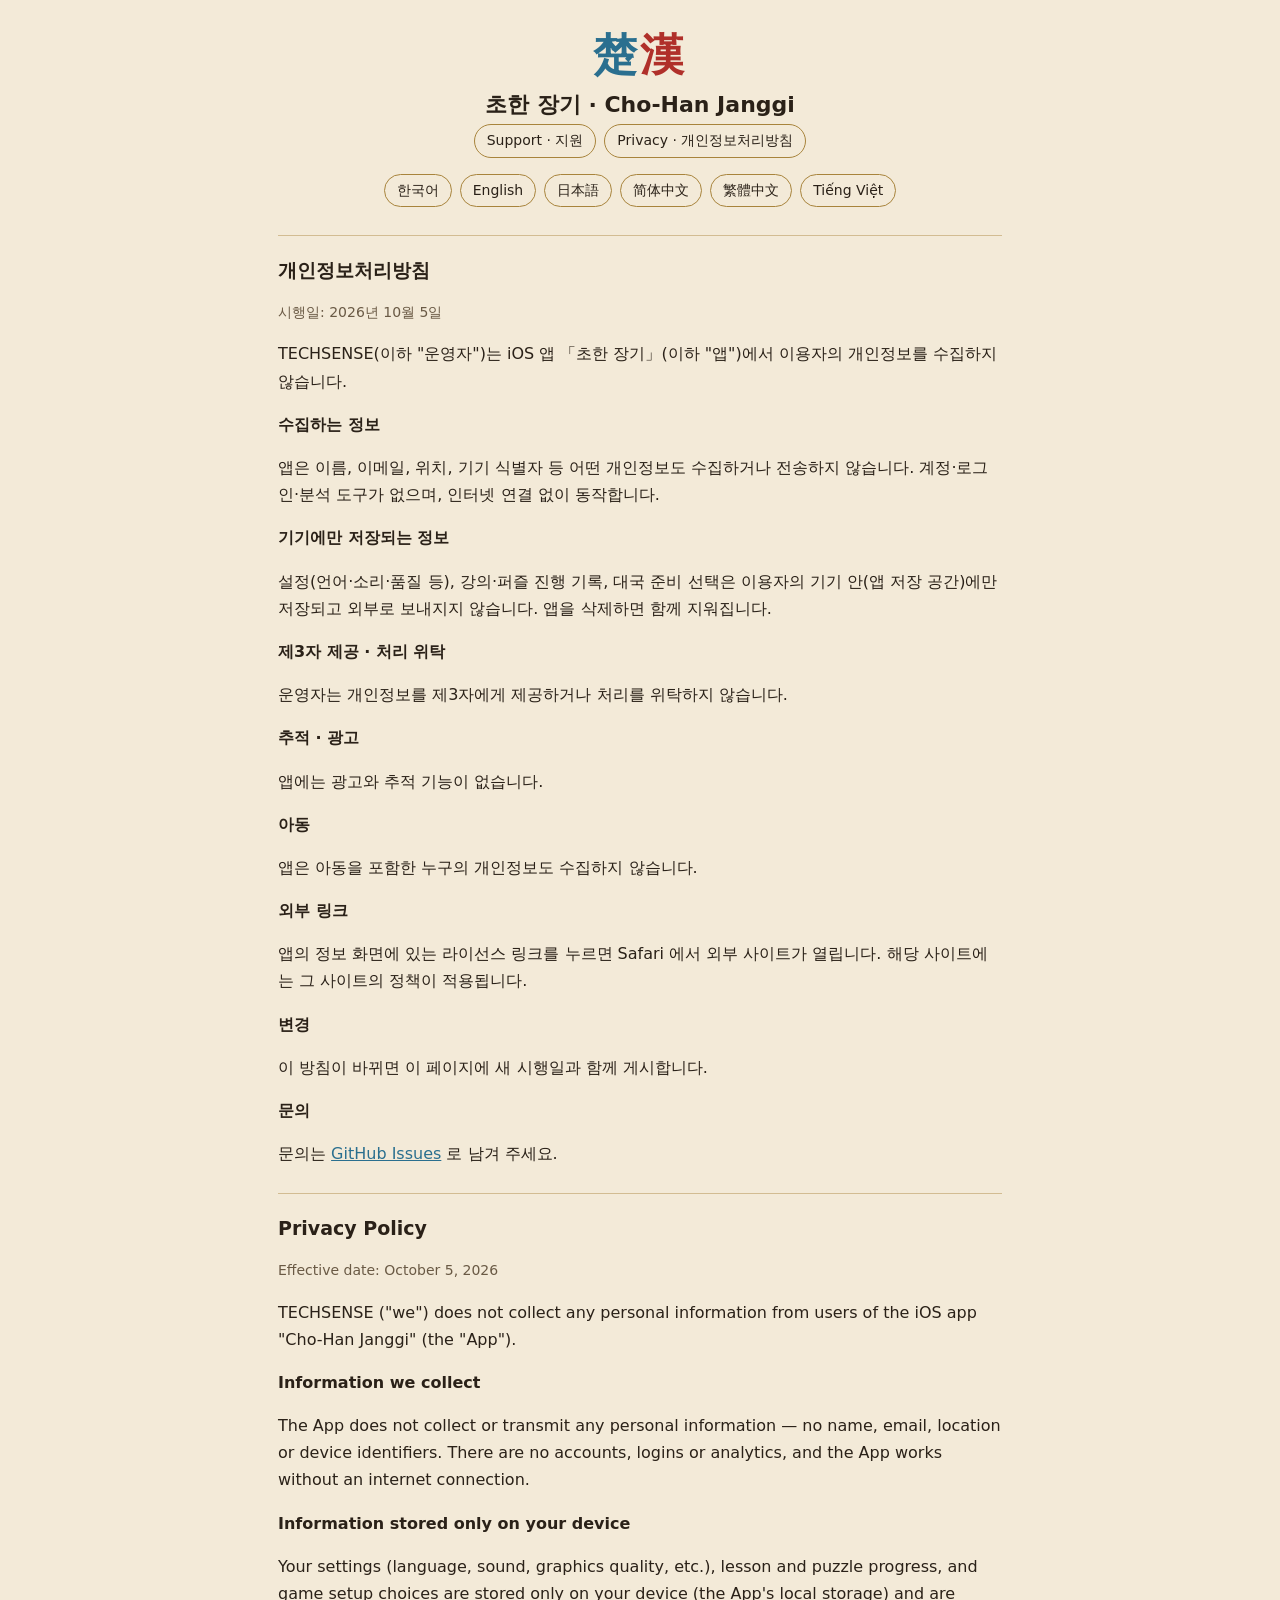
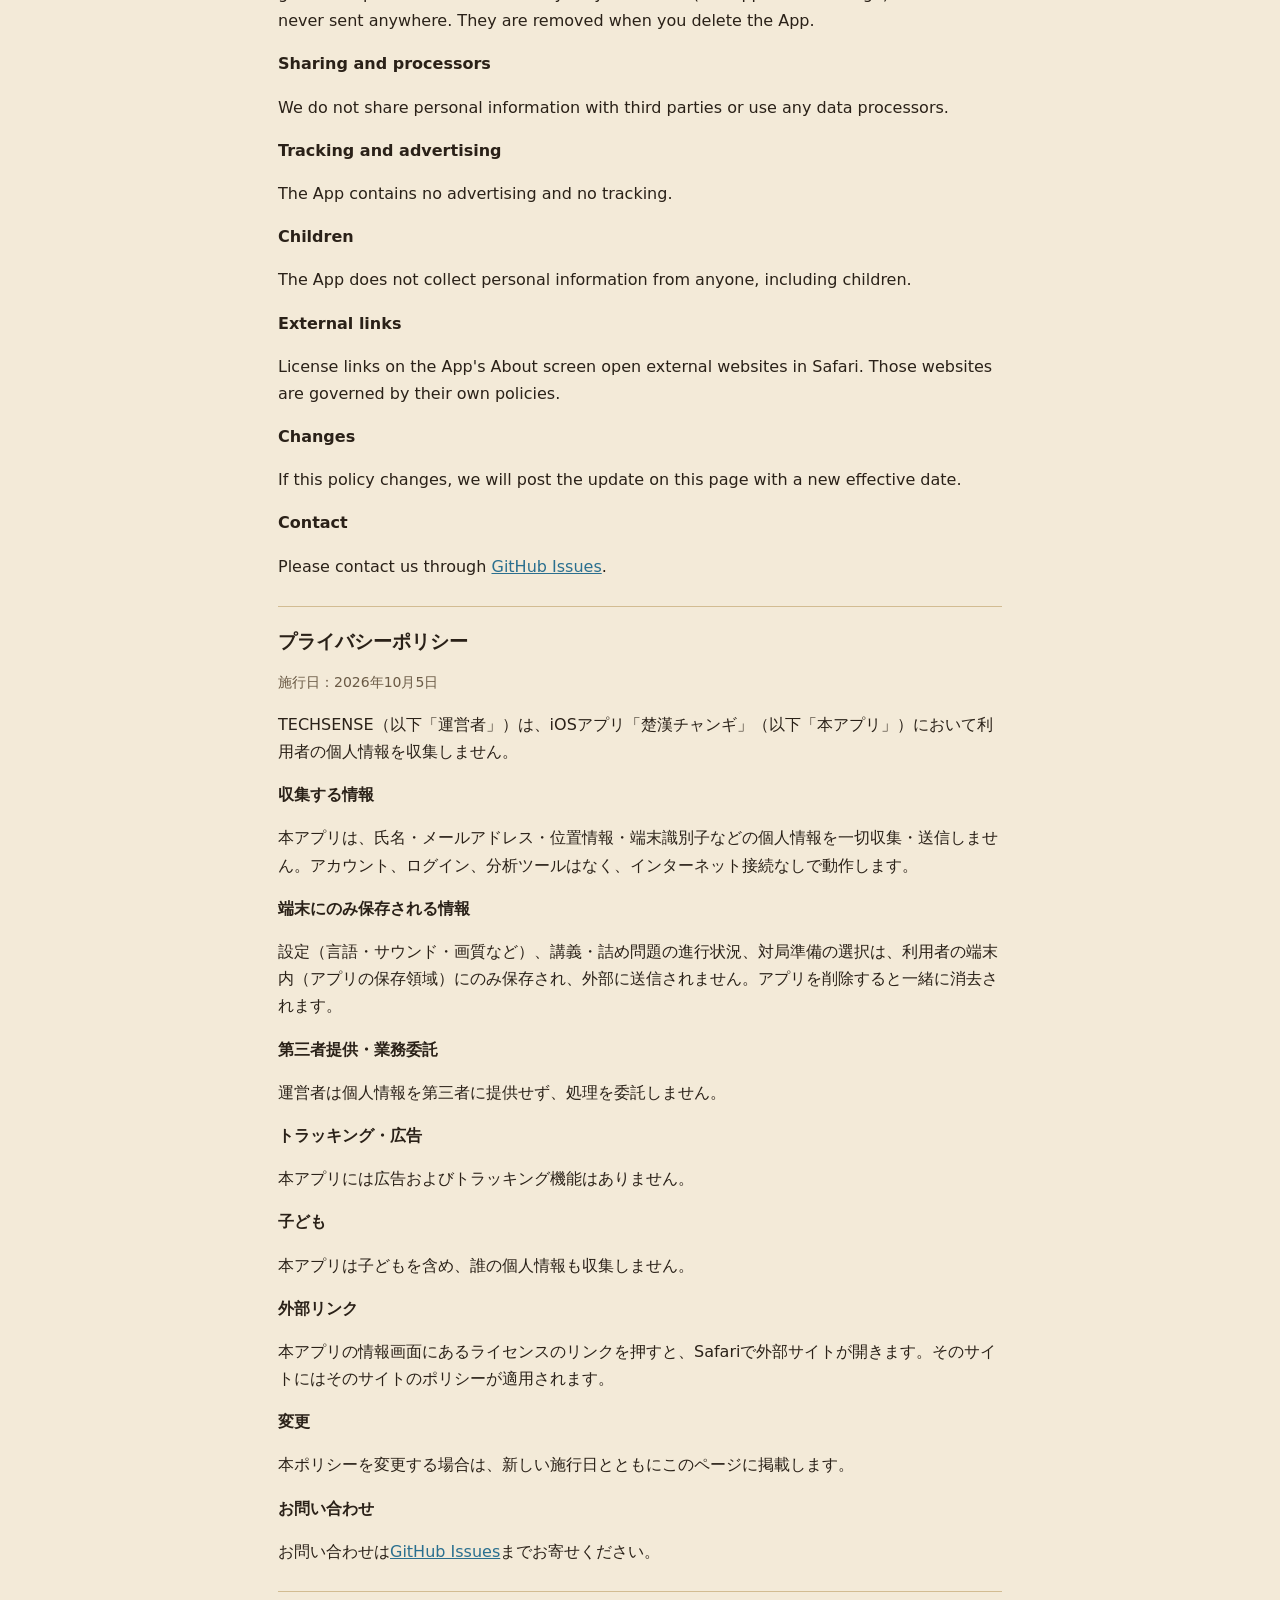
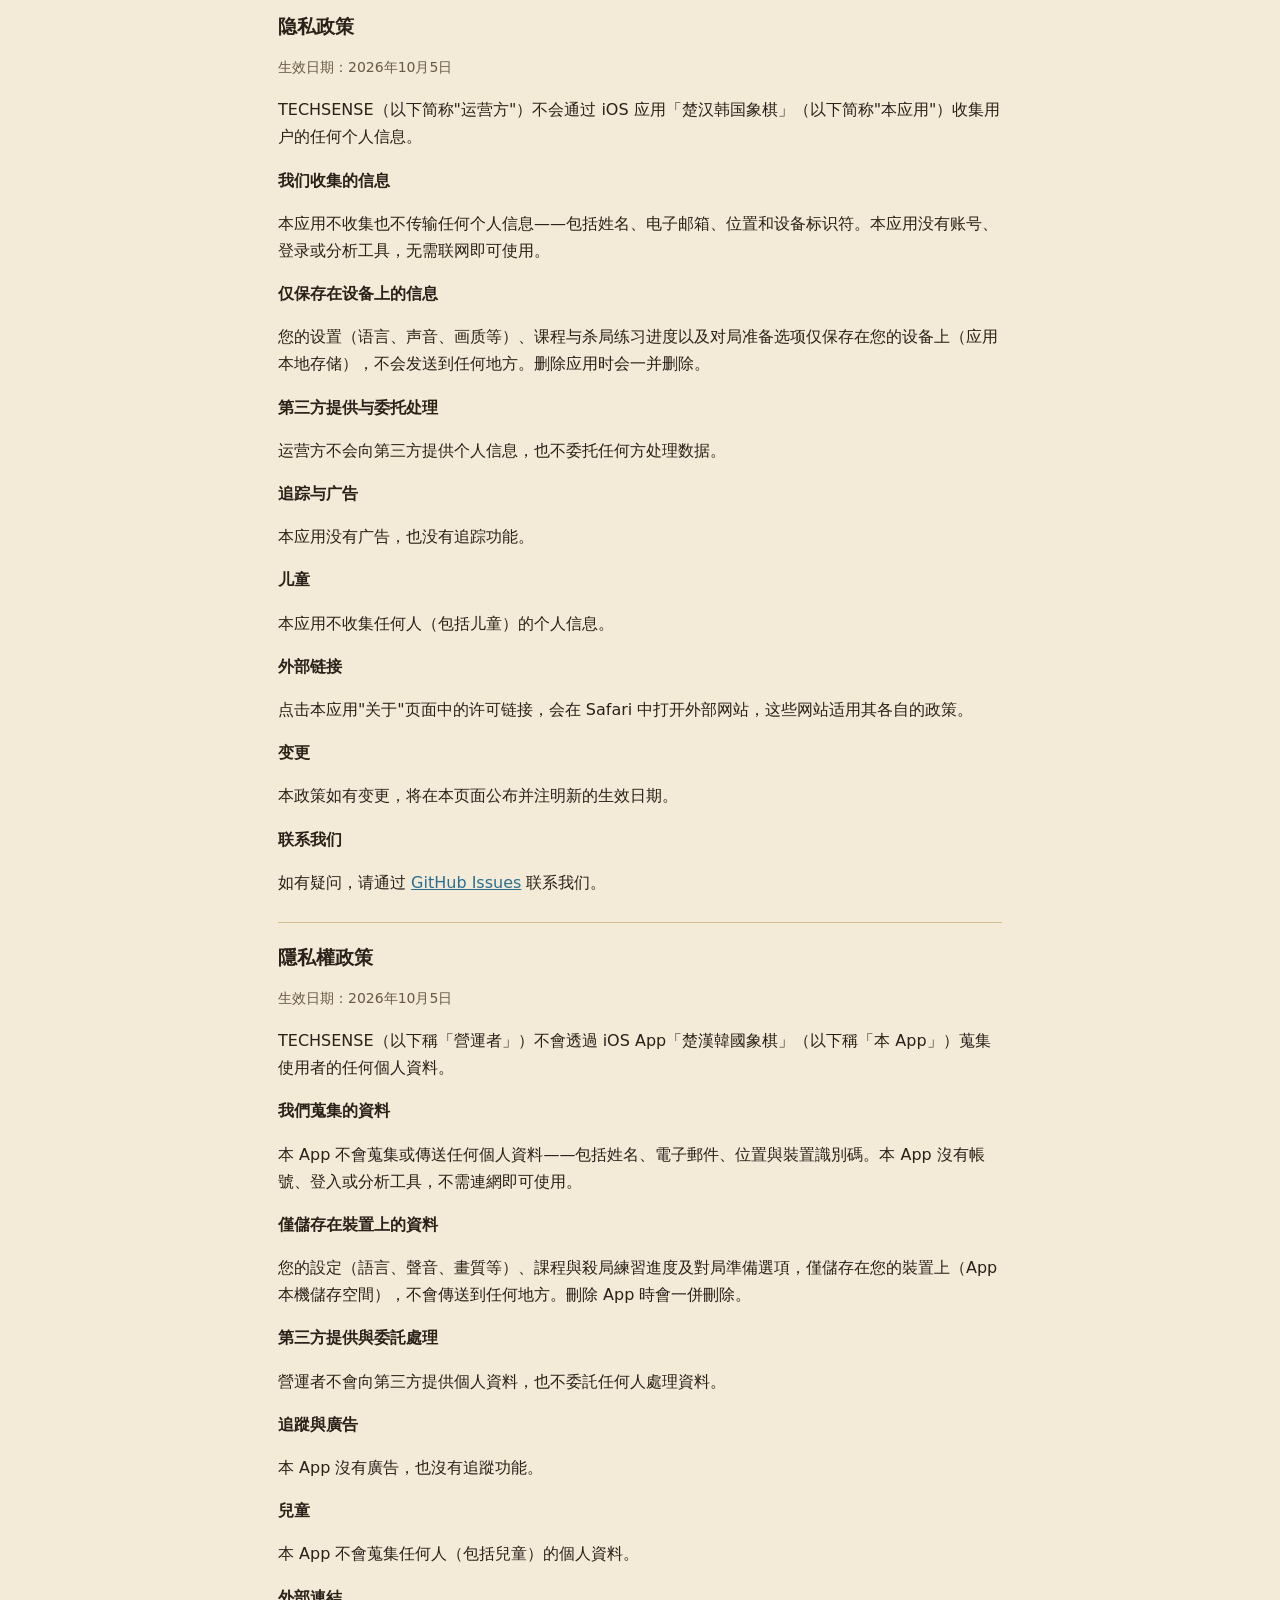
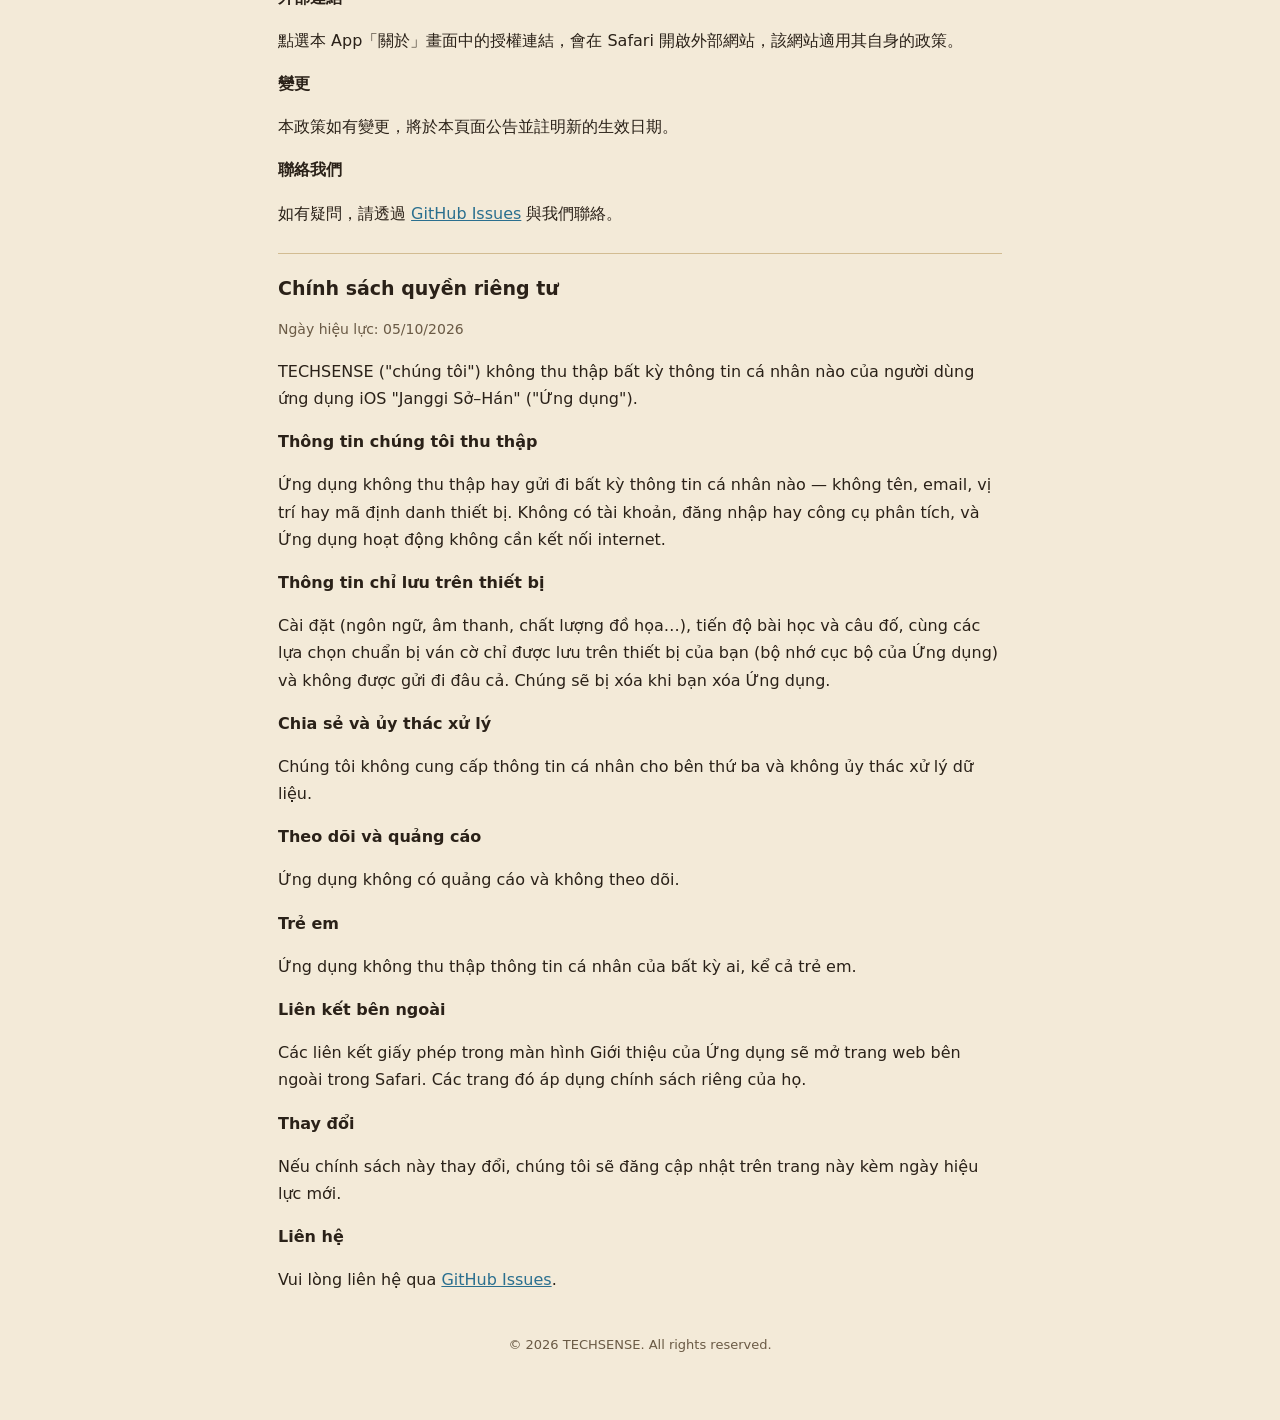
==== privacy.html @ 7b2e3a0c "Support and privacy pages for Cho-Han Janggi (6 languages) Co-Authored-By: Claude Opus 5.5 (1M conte" ====
<!doctype html><html lang="ko"><head><meta charset="utf-8"><meta name="viewport" content="width=device-width, initial-scale=1"><title>Privacy Policy · 개인정보처리방침 — 楚漢</title><link rel="stylesheet" href="style.css"></head><body><main><header><div class="mark"><span class="c">楚</span><span class="h">漢</span></div><h1>초한 장기 · Cho-Han Janggi</h1><nav class="pages"><a href="index.html">Support · 지원</a><a href="privacy.html">Privacy · 개인정보처리방침</a></nav><nav class="langs"><a href="#ko">한국어</a><a href="#en">English</a><a href="#ja">日本語</a><a href="#zh-Hans">简体中文</a><a href="#zh-Hant">繁體中文</a><a href="#vi">Tiếng Việt</a></nav></header><section id="ko" lang="ko"><h2>개인정보처리방침</h2><p class="muted">시행일: 2026년 10월 5일</p><p>TECHSENSE(이하 "운영자")는 iOS 앱 「초한 장기」(이하 "앱")에서 이용자의 개인정보를 수집하지 않습니다.</p><h3>수집하는 정보</h3><p>앱은 이름, 이메일, 위치, 기기 식별자 등 어떤 개인정보도 수집하거나 전송하지 않습니다. 계정·로그인·분석 도구가 없으며, 인터넷 연결 없이 동작합니다.</p><h3>기기에만 저장되는 정보</h3><p>설정(언어·소리·품질 등), 강의·퍼즐 진행 기록, 대국 준비 선택은 이용자의 기기 안(앱 저장 공간)에만 저장되고 외부로 보내지지 않습니다. 앱을 삭제하면 함께 지워집니다.</p><h3>제3자 제공 · 처리 위탁</h3><p>운영자는 개인정보를 제3자에게 제공하거나 처리를 위탁하지 않습니다.</p><h3>추적 · 광고</h3><p>앱에는 광고와 추적 기능이 없습니다.</p><h3>아동</h3><p>앱은 아동을 포함한 누구의 개인정보도 수집하지 않습니다.</p><h3>외부 링크</h3><p>앱의 정보 화면에 있는 라이선스 링크를 누르면 Safari 에서 외부 사이트가 열립니다. 해당 사이트에는 그 사이트의 정책이 적용됩니다.</p><h3>변경</h3><p>이 방침이 바뀌면 이 페이지에 새 시행일과 함께 게시합니다.</p><h3>문의</h3><p>문의는 <a href="https://github.com/Kim-Hakseong/chohan-janggi/issues">GitHub Issues</a> 로 남겨 주세요.</p></section><section id="en" lang="en"><h2>Privacy Policy</h2><p class="muted">Effective date: October 5, 2026</p><p>TECHSENSE ("we") does not collect any personal information from users of the iOS app "Cho-Han Janggi" (the "App").</p><h3>Information we collect</h3><p>The App does not collect or transmit any personal information — no name, email, location or device identifiers. There are no accounts, logins or analytics, and the App works without an internet connection.</p><h3>Information stored only on your device</h3><p>Your settings (language, sound, graphics quality, etc.), lesson and puzzle progress, and game setup choices are stored only on your device (the App's local storage) and are never sent anywhere. They are removed when you delete the App.</p><h3>Sharing and processors</h3><p>We do not share personal information with third parties or use any data processors.</p><h3>Tracking and advertising</h3><p>The App contains no advertising and no tracking.</p><h3>Children</h3><p>The App does not collect personal information from anyone, including children.</p><h3>External links</h3><p>License links on the App's About screen open external websites in Safari. Those websites are governed by their own policies.</p><h3>Changes</h3><p>If this policy changes, we will post the update on this page with a new effective date.</p><h3>Contact</h3><p>Please contact us through <a href="https://github.com/Kim-Hakseong/chohan-janggi/issues">GitHub Issues</a>.</p></section><section id="ja" lang="ja"><h2>プライバシーポリシー</h2><p class="muted">施行日：2026年10月5日</p><p>TECHSENSE（以下「運営者」）は、iOSアプリ「楚漢チャンギ」（以下「本アプリ」）において利用者の個人情報を収集しません。</p><h3>収集する情報</h3><p>本アプリは、氏名・メールアドレス・位置情報・端末識別子などの個人情報を一切収集・送信しません。アカウント、ログイン、分析ツールはなく、インターネット接続なしで動作します。</p><h3>端末にのみ保存される情報</h3><p>設定（言語・サウンド・画質など）、講義・詰め問題の進行状況、対局準備の選択は、利用者の端末内（アプリの保存領域）にのみ保存され、外部に送信されません。アプリを削除すると一緒に消去されます。</p><h3>第三者提供・業務委託</h3><p>運営者は個人情報を第三者に提供せず、処理を委託しません。</p><h3>トラッキング・広告</h3><p>本アプリには広告およびトラッキング機能はありません。</p><h3>子ども</h3><p>本アプリは子どもを含め、誰の個人情報も収集しません。</p><h3>外部リンク</h3><p>本アプリの情報画面にあるライセンスのリンクを押すと、Safariで外部サイトが開きます。そのサイトにはそのサイトのポリシーが適用されます。</p><h3>変更</h3><p>本ポリシーを変更する場合は、新しい施行日とともにこのページに掲載します。</p><h3>お問い合わせ</h3><p>お問い合わせは<a href="https://github.com/Kim-Hakseong/chohan-janggi/issues">GitHub Issues</a>までお寄せください。</p></section><section id="zh-Hans" lang="zh-Hans"><h2>隐私政策</h2><p class="muted">生效日期：2026年10月5日</p><p>TECHSENSE（以下简称"运营方"）不会通过 iOS 应用「楚汉韩国象棋」（以下简称"本应用"）收集用户的任何个人信息。</p><h3>我们收集的信息</h3><p>本应用不收集也不传输任何个人信息——包括姓名、电子邮箱、位置和设备标识符。本应用没有账号、登录或分析工具，无需联网即可使用。</p><h3>仅保存在设备上的信息</h3><p>您的设置（语言、声音、画质等）、课程与杀局练习进度以及对局准备选项仅保存在您的设备上（应用本地存储），不会发送到任何地方。删除应用时会一并删除。</p><h3>第三方提供与委托处理</h3><p>运营方不会向第三方提供个人信息，也不委托任何方处理数据。</p><h3>追踪与广告</h3><p>本应用没有广告，也没有追踪功能。</p><h3>儿童</h3><p>本应用不收集任何人（包括儿童）的个人信息。</p><h3>外部链接</h3><p>点击本应用"关于"页面中的许可链接，会在 Safari 中打开外部网站，这些网站适用其各自的政策。</p><h3>变更</h3><p>本政策如有变更，将在本页面公布并注明新的生效日期。</p><h3>联系我们</h3><p>如有疑问，请通过 <a href="https://github.com/Kim-Hakseong/chohan-janggi/issues">GitHub Issues</a> 联系我们。</p></section><section id="zh-Hant" lang="zh-Hant"><h2>隱私權政策</h2><p class="muted">生效日期：2026年10月5日</p><p>TECHSENSE（以下稱「營運者」）不會透過 iOS App「楚漢韓國象棋」（以下稱「本 App」）蒐集使用者的任何個人資料。</p><h3>我們蒐集的資料</h3><p>本 App 不會蒐集或傳送任何個人資料——包括姓名、電子郵件、位置與裝置識別碼。本 App 沒有帳號、登入或分析工具，不需連網即可使用。</p><h3>僅儲存在裝置上的資料</h3><p>您的設定（語言、聲音、畫質等）、課程與殺局練習進度及對局準備選項，僅儲存在您的裝置上（App 本機儲存空間），不會傳送到任何地方。刪除 App 時會一併刪除。</p><h3>第三方提供與委託處理</h3><p>營運者不會向第三方提供個人資料，也不委託任何人處理資料。</p><h3>追蹤與廣告</h3><p>本 App 沒有廣告，也沒有追蹤功能。</p><h3>兒童</h3><p>本 App 不會蒐集任何人（包括兒童）的個人資料。</p><h3>外部連結</h3><p>點選本 App「關於」畫面中的授權連結，會在 Safari 開啟外部網站，該網站適用其自身的政策。</p><h3>變更</h3><p>本政策如有變更，將於本頁面公告並註明新的生效日期。</p><h3>聯絡我們</h3><p>如有疑問，請透過 <a href="https://github.com/Kim-Hakseong/chohan-janggi/issues">GitHub Issues</a> 與我們聯絡。</p></section><section id="vi" lang="vi"><h2>Chính sách quyền riêng tư</h2><p class="muted">Ngày hiệu lực: 05/10/2026</p><p>TECHSENSE ("chúng tôi") không thu thập bất kỳ thông tin cá nhân nào của người dùng ứng dụng iOS "Janggi Sở–Hán" ("Ứng dụng").</p><h3>Thông tin chúng tôi thu thập</h3><p>Ứng dụng không thu thập hay gửi đi bất kỳ thông tin cá nhân nào — không tên, email, vị trí hay mã định danh thiết bị. Không có tài khoản, đăng nhập hay công cụ phân tích, và Ứng dụng hoạt động không cần kết nối internet.</p><h3>Thông tin chỉ lưu trên thiết bị</h3><p>Cài đặt (ngôn ngữ, âm thanh, chất lượng đồ họa…), tiến độ bài học và câu đố, cùng các lựa chọn chuẩn bị ván cờ chỉ được lưu trên thiết bị của bạn (bộ nhớ cục bộ của Ứng dụng) và không được gửi đi đâu cả. Chúng sẽ bị xóa khi bạn xóa Ứng dụng.</p><h3>Chia sẻ và ủy thác xử lý</h3><p>Chúng tôi không cung cấp thông tin cá nhân cho bên thứ ba và không ủy thác xử lý dữ liệu.</p><h3>Theo dõi và quảng cáo</h3><p>Ứng dụng không có quảng cáo và không theo dõi.</p><h3>Trẻ em</h3><p>Ứng dụng không thu thập thông tin cá nhân của bất kỳ ai, kể cả trẻ em.</p><h3>Liên kết bên ngoài</h3><p>Các liên kết giấy phép trong màn hình Giới thiệu của Ứng dụng sẽ mở trang web bên ngoài trong Safari. Các trang đó áp dụng chính sách riêng của họ.</p><h3>Thay đổi</h3><p>Nếu chính sách này thay đổi, chúng tôi sẽ đăng cập nhật trên trang này kèm ngày hiệu lực mới.</p><h3>Liên hệ</h3><p>Vui lòng liên hệ qua <a href="https://github.com/Kim-Hakseong/chohan-janggi/issues">GitHub Issues</a>.</p></section><footer>© 2026 TECHSENSE. All rights reserved.</footer></main></body></html>
---- style.css ----
:root { --paper: #f3ead8; --ink: #2a2118; --muted: #6a5a45; --gold: #a8843c; --cho: #2a6f8f; --han: #b0302a; }
@media (prefers-color-scheme: dark) { :root { --paper: #17120d; --ink: #ece2cf; --muted: #b5a68c; --gold: #c9a34e; } }
* { box-sizing: border-box; }
body { margin: 0; background: var(--paper); color: var(--ink); font: 16px/1.7 -apple-system, system-ui, 'Apple SD Gothic Neo', 'Hiragino Sans', 'PingFang SC', sans-serif; }
main { max-width: 760px; margin: 0 auto; padding: 32px 18px 64px; }
header { text-align: center; margin-bottom: 28px; }
.mark { font: 800 44px/1.1 'Noto Serif KR', 'AppleMyungjo', serif; letter-spacing: .06em; }
.mark .c { color: var(--cho); } .mark .h { color: var(--han); }
h1 { font-size: 22px; margin: 6px 0 0; }
nav.langs { display: flex; flex-wrap: wrap; gap: 8px; justify-content: center; margin: 16px 0 8px; }
nav.langs a, nav.pages a { color: var(--ink); text-decoration: none; border: 1px solid var(--gold); border-radius: 999px; padding: 4px 12px; font-size: 14px; }
nav.pages { display: flex; gap: 8px; justify-content: center; }
section { border-top: 1px solid color-mix(in srgb, var(--gold) 45%, transparent); padding-top: 18px; margin-top: 26px; }
h2 { font-size: 19px; margin: 0 0 8px; }
h3 { font-size: 16px; margin: 16px 0 4px; }
p, li { color: var(--ink); } .muted { color: var(--muted); font-size: 14px; }
a { color: var(--cho); }
footer { text-align: center; color: var(--muted); font-size: 13px; margin-top: 40px; }
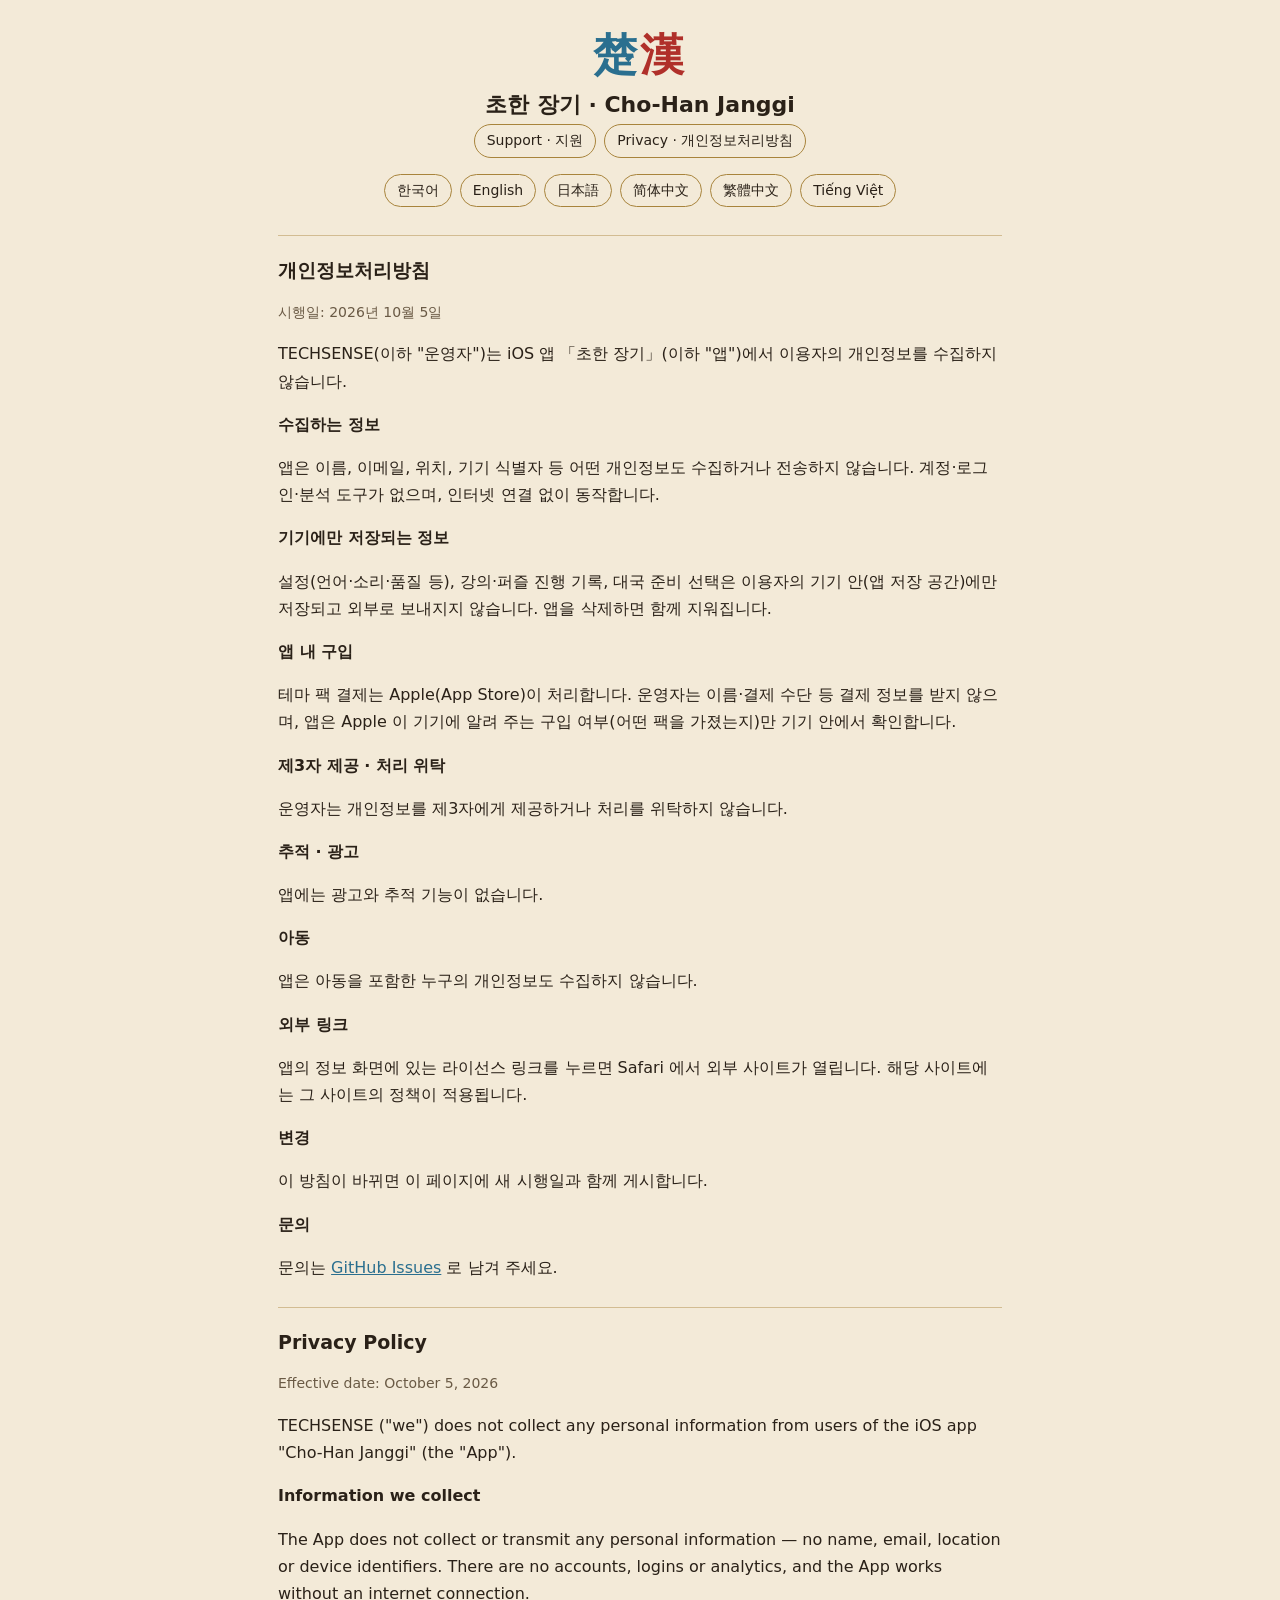
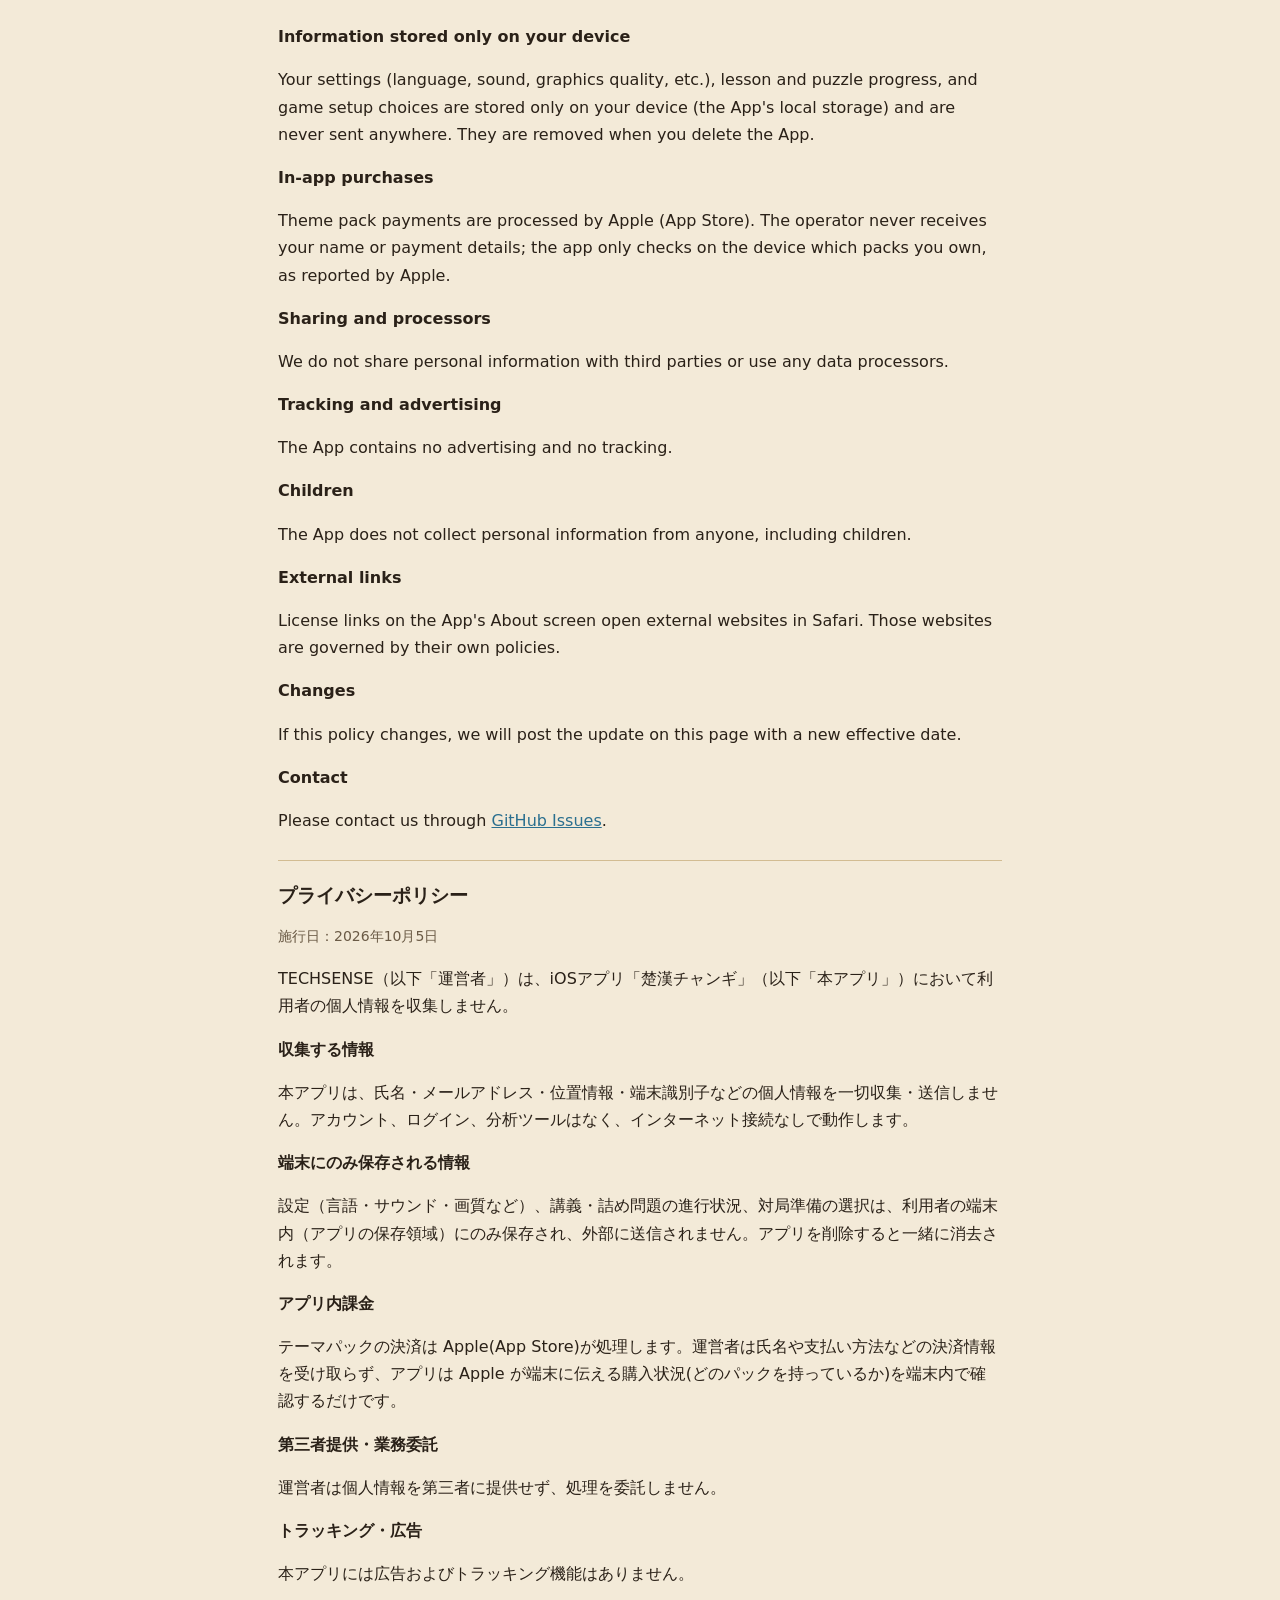
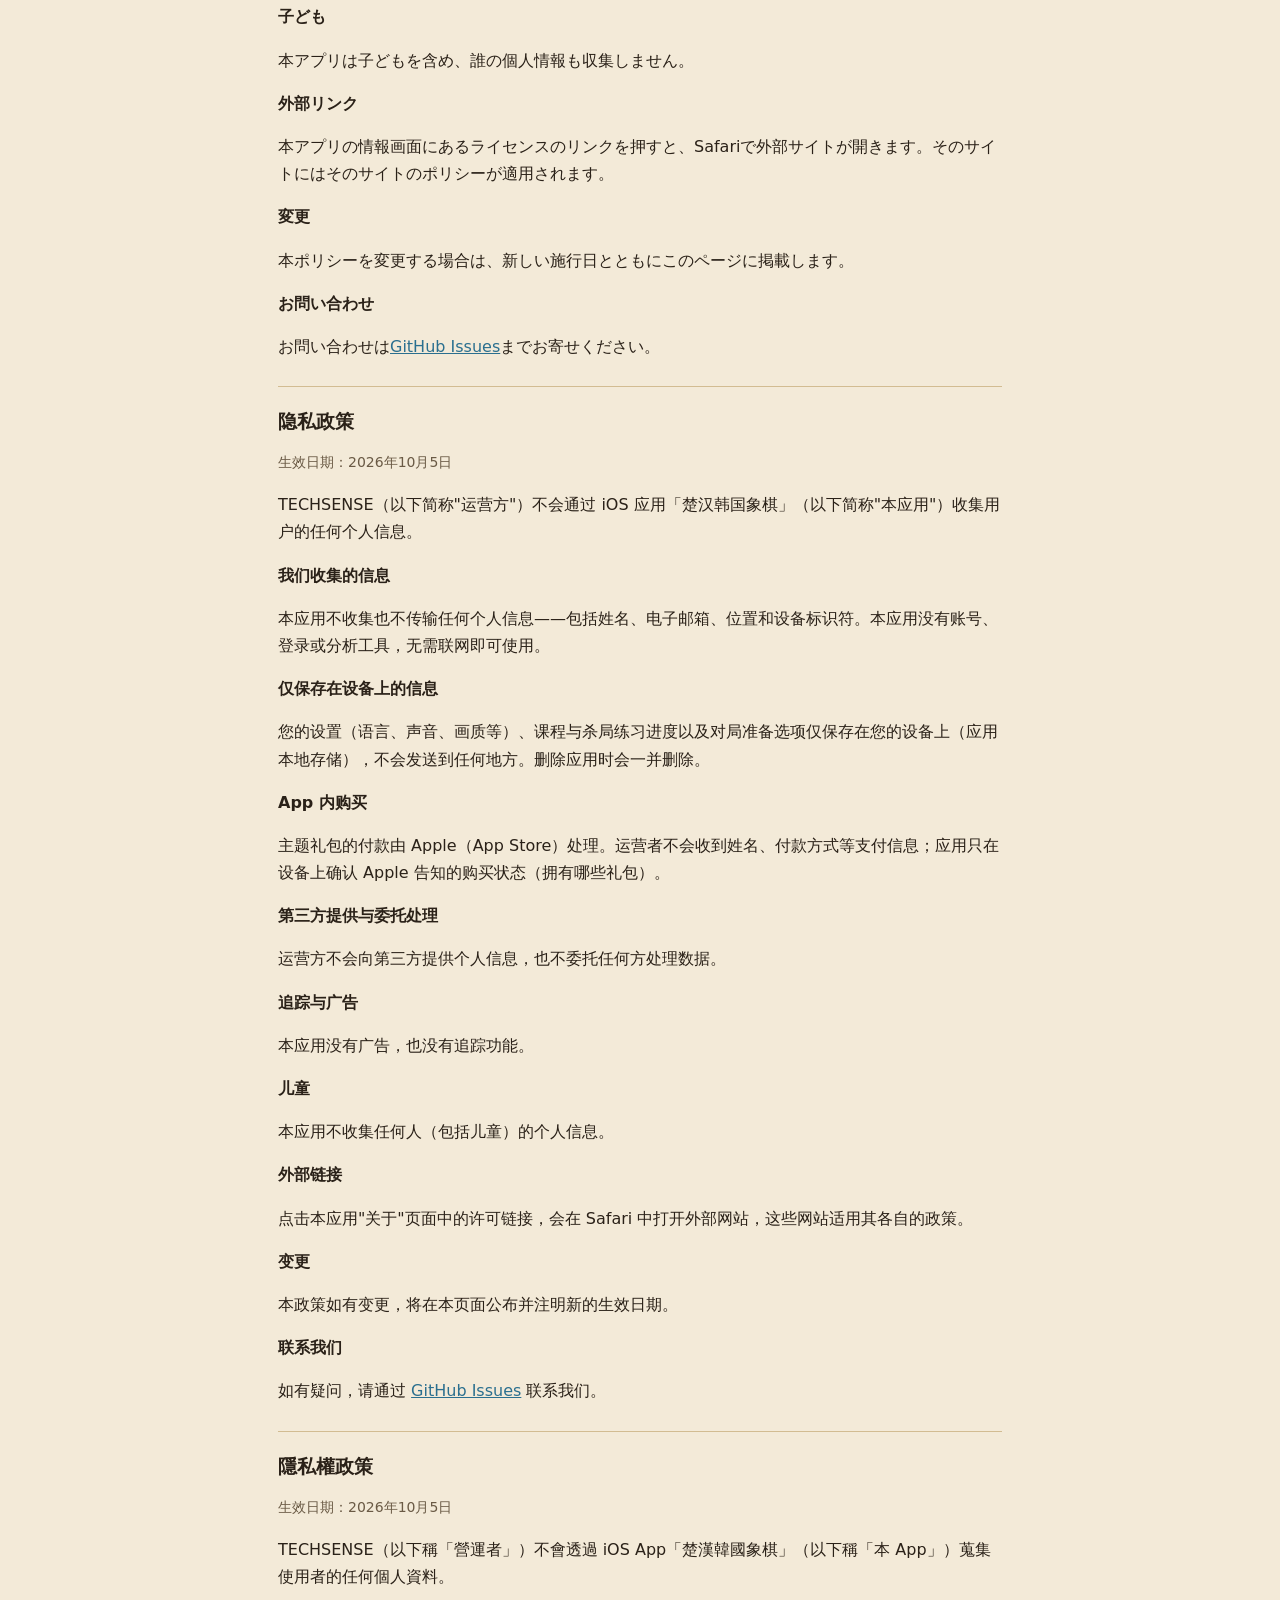
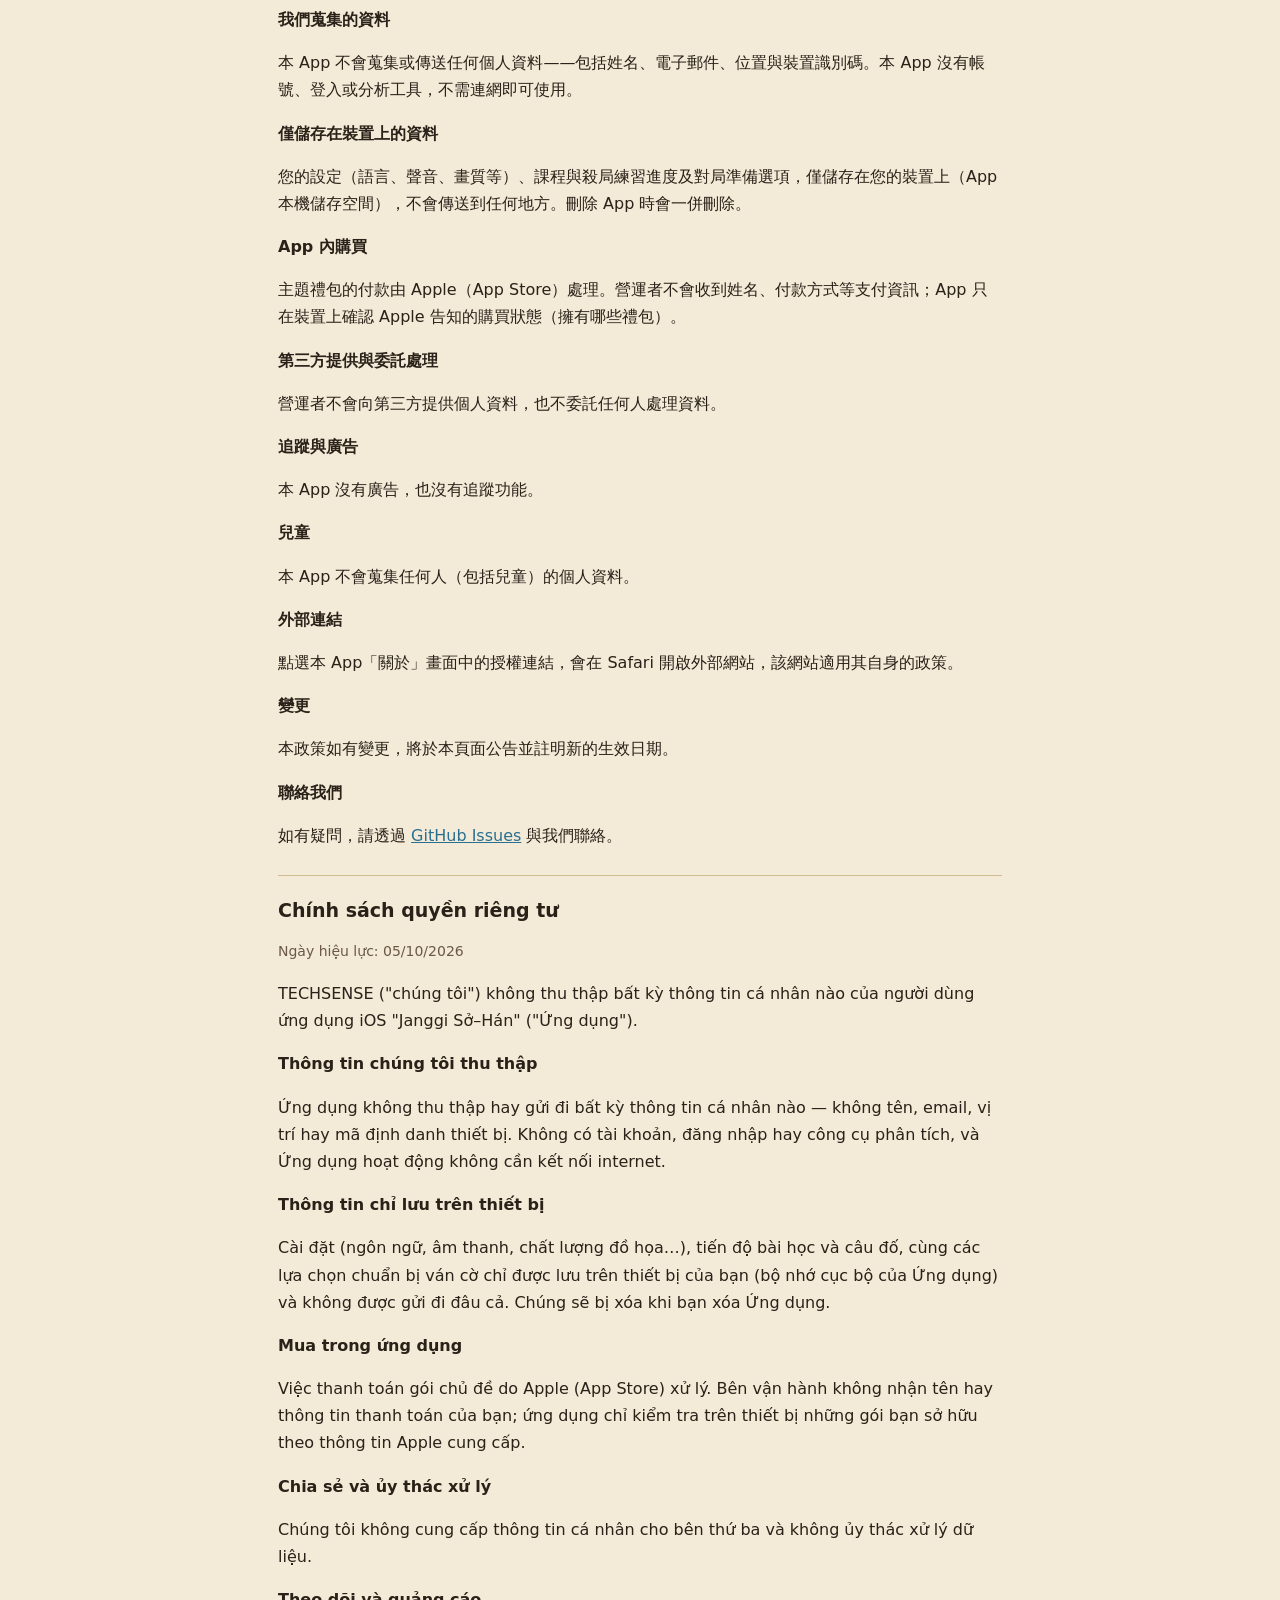
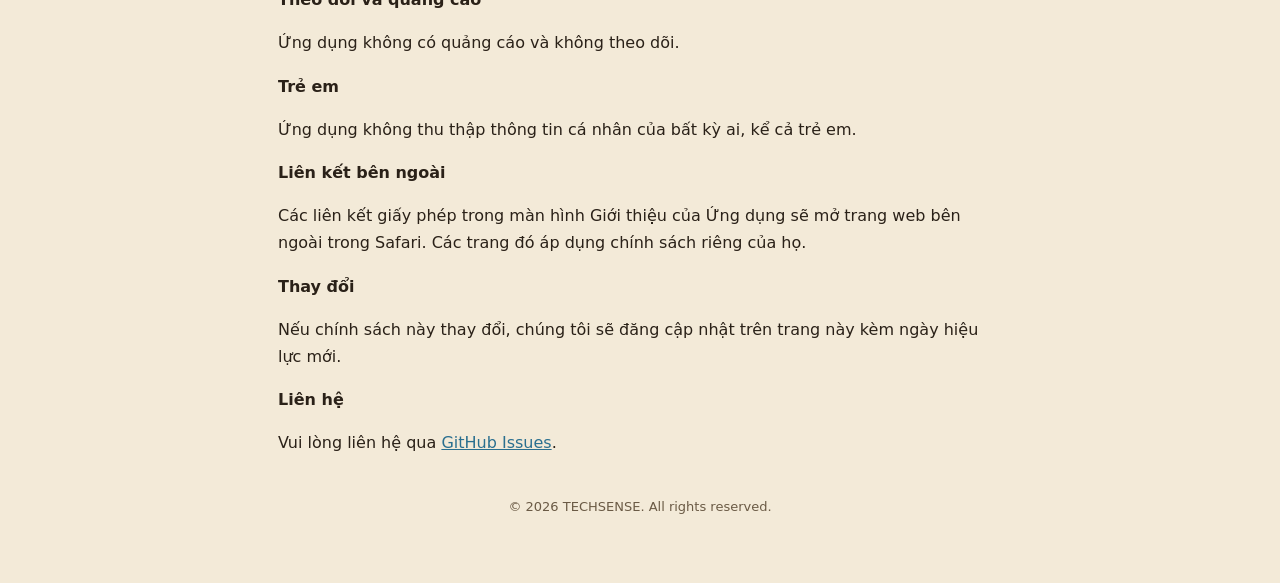
==== commit 34f6b932: "docs: free + in-app theme packs (support FAQ: restore purchases; privacy: in-app purchases handled b" ====
--- a/privacy.html
+++ b/privacy.html
@@ -1 +1 @@
-<!doctype html><html lang="ko"><head><meta charset="utf-8"><meta name="viewport" content="width=device-width, initial-scale=1"><title>Privacy Policy · 개인정보처리방침 — 楚漢</title><link rel="stylesheet" href="style.css"></head><body><main><header><div class="mark"><span class="c">楚</span><span class="h">漢</span></div><h1>초한 장기 · Cho-Han Janggi</h1><nav class="pages"><a href="index.html">Support · 지원</a><a href="privacy.html">Privacy · 개인정보처리방침</a></nav><nav class="langs"><a href="#ko">한국어</a><a href="#en">English</a><a href="#ja">日本語</a><a href="#zh-Hans">简体中文</a><a href="#zh-Hant">繁體中文</a><a href="#vi">Tiếng Việt</a></nav></header><section id="ko" lang="ko"><h2>개인정보처리방침</h2><p class="muted">시행일: 2026년 10월 5일</p><p>TECHSENSE(이하 "운영자")는 iOS 앱 「초한 장기」(이하 "앱")에서 이용자의 개인정보를 수집하지 않습니다.</p><h3>수집하는 정보</h3><p>앱은 이름, 이메일, 위치, 기기 식별자 등 어떤 개인정보도 수집하거나 전송하지 않습니다. 계정·로그인·분석 도구가 없으며, 인터넷 연결 없이 동작합니다.</p><h3>기기에만 저장되는 정보</h3><p>설정(언어·소리·품질 등), 강의·퍼즐 진행 기록, 대국 준비 선택은 이용자의 기기 안(앱 저장 공간)에만 저장되고 외부로 보내지지 않습니다. 앱을 삭제하면 함께 지워집니다.</p><h3>제3자 제공 · 처리 위탁</h3><p>운영자는 개인정보를 제3자에게 제공하거나 처리를 위탁하지 않습니다.</p><h3>추적 · 광고</h3><p>앱에는 광고와 추적 기능이 없습니다.</p><h3>아동</h3><p>앱은 아동을 포함한 누구의 개인정보도 수집하지 않습니다.</p><h3>외부 링크</h3><p>앱의 정보 화면에 있는 라이선스 링크를 누르면 Safari 에서 외부 사이트가 열립니다. 해당 사이트에는 그 사이트의 정책이 적용됩니다.</p><h3>변경</h3><p>이 방침이 바뀌면 이 페이지에 새 시행일과 함께 게시합니다.</p><h3>문의</h3><p>문의는 <a href="https://github.com/Kim-Hakseong/chohan-janggi/issues">GitHub Issues</a> 로 남겨 주세요.</p></section><section id="en" lang="en"><h2>Privacy Policy</h2><p class="muted">Effective date: October 5, 2026</p><p>TECHSENSE ("we") does not collect any personal information from users of the iOS app "Cho-Han Janggi" (the "App").</p><h3>Information we collect</h3><p>The App does not collect or transmit any personal information — no name, email, location or device identifiers. There are no accounts, logins or analytics, and the App works without an internet connection.</p><h3>Information stored only on your device</h3><p>Your settings (language, sound, graphics quality, etc.), lesson and puzzle progress, and game setup choices are stored only on your device (the App's local storage) and are never sent anywhere. They are removed when you delete the App.</p><h3>Sharing and processors</h3><p>We do not share personal information with third parties or use any data processors.</p><h3>Tracking and advertising</h3><p>The App contains no advertising and no tracking.</p><h3>Children</h3><p>The App does not collect personal information from anyone, including children.</p><h3>External links</h3><p>License links on the App's About screen open external websites in Safari. Those websites are governed by their own policies.</p><h3>Changes</h3><p>If this policy changes, we will post the update on this page with a new effective date.</p><h3>Contact</h3><p>Please contact us through <a href="https://github.com/Kim-Hakseong/chohan-janggi/issues">GitHub Issues</a>.</p></section><section id="ja" lang="ja"><h2>プライバシーポリシー</h2><p class="muted">施行日：2026年10月5日</p><p>TECHSENSE（以下「運営者」）は、iOSアプリ「楚漢チャンギ」（以下「本アプリ」）において利用者の個人情報を収集しません。</p><h3>収集する情報</h3><p>本アプリは、氏名・メールアドレス・位置情報・端末識別子などの個人情報を一切収集・送信しません。アカウント、ログイン、分析ツールはなく、インターネット接続なしで動作します。</p><h3>端末にのみ保存される情報</h3><p>設定（言語・サウンド・画質など）、講義・詰め問題の進行状況、対局準備の選択は、利用者の端末内（アプリの保存領域）にのみ保存され、外部に送信されません。アプリを削除すると一緒に消去されます。</p><h3>第三者提供・業務委託</h3><p>運営者は個人情報を第三者に提供せず、処理を委託しません。</p><h3>トラッキング・広告</h3><p>本アプリには広告およびトラッキング機能はありません。</p><h3>子ども</h3><p>本アプリは子どもを含め、誰の個人情報も収集しません。</p><h3>外部リンク</h3><p>本アプリの情報画面にあるライセンスのリンクを押すと、Safariで外部サイトが開きます。そのサイトにはそのサイトのポリシーが適用されます。</p><h3>変更</h3><p>本ポリシーを変更する場合は、新しい施行日とともにこのページに掲載します。</p><h3>お問い合わせ</h3><p>お問い合わせは<a href="https://github.com/Kim-Hakseong/chohan-janggi/issues">GitHub Issues</a>までお寄せください。</p></section><section id="zh-Hans" lang="zh-Hans"><h2>隐私政策</h2><p class="muted">生效日期：2026年10月5日</p><p>TECHSENSE（以下简称"运营方"）不会通过 iOS 应用「楚汉韩国象棋」（以下简称"本应用"）收集用户的任何个人信息。</p><h3>我们收集的信息</h3><p>本应用不收集也不传输任何个人信息——包括姓名、电子邮箱、位置和设备标识符。本应用没有账号、登录或分析工具，无需联网即可使用。</p><h3>仅保存在设备上的信息</h3><p>您的设置（语言、声音、画质等）、课程与杀局练习进度以及对局准备选项仅保存在您的设备上（应用本地存储），不会发送到任何地方。删除应用时会一并删除。</p><h3>第三方提供与委托处理</h3><p>运营方不会向第三方提供个人信息，也不委托任何方处理数据。</p><h3>追踪与广告</h3><p>本应用没有广告，也没有追踪功能。</p><h3>儿童</h3><p>本应用不收集任何人（包括儿童）的个人信息。</p><h3>外部链接</h3><p>点击本应用"关于"页面中的许可链接，会在 Safari 中打开外部网站，这些网站适用其各自的政策。</p><h3>变更</h3><p>本政策如有变更，将在本页面公布并注明新的生效日期。</p><h3>联系我们</h3><p>如有疑问，请通过 <a href="https://github.com/Kim-Hakseong/chohan-janggi/issues">GitHub Issues</a> 联系我们。</p></section><section id="zh-Hant" lang="zh-Hant"><h2>隱私權政策</h2><p class="muted">生效日期：2026年10月5日</p><p>TECHSENSE（以下稱「營運者」）不會透過 iOS App「楚漢韓國象棋」（以下稱「本 App」）蒐集使用者的任何個人資料。</p><h3>我們蒐集的資料</h3><p>本 App 不會蒐集或傳送任何個人資料——包括姓名、電子郵件、位置與裝置識別碼。本 App 沒有帳號、登入或分析工具，不需連網即可使用。</p><h3>僅儲存在裝置上的資料</h3><p>您的設定（語言、聲音、畫質等）、課程與殺局練習進度及對局準備選項，僅儲存在您的裝置上（App 本機儲存空間），不會傳送到任何地方。刪除 App 時會一併刪除。</p><h3>第三方提供與委託處理</h3><p>營運者不會向第三方提供個人資料，也不委託任何人處理資料。</p><h3>追蹤與廣告</h3><p>本 App 沒有廣告，也沒有追蹤功能。</p><h3>兒童</h3><p>本 App 不會蒐集任何人（包括兒童）的個人資料。</p><h3>外部連結</h3><p>點選本 App「關於」畫面中的授權連結，會在 Safari 開啟外部網站，該網站適用其自身的政策。</p><h3>變更</h3><p>本政策如有變更，將於本頁面公告並註明新的生效日期。</p><h3>聯絡我們</h3><p>如有疑問，請透過 <a href="https://github.com/Kim-Hakseong/chohan-janggi/issues">GitHub Issues</a> 與我們聯絡。</p></section><section id="vi" lang="vi"><h2>Chính sách quyền riêng tư</h2><p class="muted">Ngày hiệu lực: 05/10/2026</p><p>TECHSENSE ("chúng tôi") không thu thập bất kỳ thông tin cá nhân nào của người dùng ứng dụng iOS "Janggi Sở–Hán" ("Ứng dụng").</p><h3>Thông tin chúng tôi thu thập</h3><p>Ứng dụng không thu thập hay gửi đi bất kỳ thông tin cá nhân nào — không tên, email, vị trí hay mã định danh thiết bị. Không có tài khoản, đăng nhập hay công cụ phân tích, và Ứng dụng hoạt động không cần kết nối internet.</p><h3>Thông tin chỉ lưu trên thiết bị</h3><p>Cài đặt (ngôn ngữ, âm thanh, chất lượng đồ họa…), tiến độ bài học và câu đố, cùng các lựa chọn chuẩn bị ván cờ chỉ được lưu trên thiết bị của bạn (bộ nhớ cục bộ của Ứng dụng) và không được gửi đi đâu cả. Chúng sẽ bị xóa khi bạn xóa Ứng dụng.</p><h3>Chia sẻ và ủy thác xử lý</h3><p>Chúng tôi không cung cấp thông tin cá nhân cho bên thứ ba và không ủy thác xử lý dữ liệu.</p><h3>Theo dõi và quảng cáo</h3><p>Ứng dụng không có quảng cáo và không theo dõi.</p><h3>Trẻ em</h3><p>Ứng dụng không thu thập thông tin cá nhân của bất kỳ ai, kể cả trẻ em.</p><h3>Liên kết bên ngoài</h3><p>Các liên kết giấy phép trong màn hình Giới thiệu của Ứng dụng sẽ mở trang web bên ngoài trong Safari. Các trang đó áp dụng chính sách riêng của họ.</p><h3>Thay đổi</h3><p>Nếu chính sách này thay đổi, chúng tôi sẽ đăng cập nhật trên trang này kèm ngày hiệu lực mới.</p><h3>Liên hệ</h3><p>Vui lòng liên hệ qua <a href="https://github.com/Kim-Hakseong/chohan-janggi/issues">GitHub Issues</a>.</p></section><footer>© 2026 TECHSENSE. All rights reserved.</footer></main></body></html>
+<!doctype html><html lang="ko"><head><meta charset="utf-8"><meta name="viewport" content="width=device-width, initial-scale=1"><title>Privacy Policy · 개인정보처리방침 — 楚漢</title><link rel="stylesheet" href="style.css"></head><body><main><header><div class="mark"><span class="c">楚</span><span class="h">漢</span></div><h1>초한 장기 · Cho-Han Janggi</h1><nav class="pages"><a href="index.html">Support · 지원</a><a href="privacy.html">Privacy · 개인정보처리방침</a></nav><nav class="langs"><a href="#ko">한국어</a><a href="#en">English</a><a href="#ja">日本語</a><a href="#zh-Hans">简体中文</a><a href="#zh-Hant">繁體中文</a><a href="#vi">Tiếng Việt</a></nav></header><section id="ko" lang="ko"><h2>개인정보처리방침</h2><p class="muted">시행일: 2026년 10월 5일</p><p>TECHSENSE(이하 "운영자")는 iOS 앱 「초한 장기」(이하 "앱")에서 이용자의 개인정보를 수집하지 않습니다.</p><h3>수집하는 정보</h3><p>앱은 이름, 이메일, 위치, 기기 식별자 등 어떤 개인정보도 수집하거나 전송하지 않습니다. 계정·로그인·분석 도구가 없으며, 인터넷 연결 없이 동작합니다.</p><h3>기기에만 저장되는 정보</h3><p>설정(언어·소리·품질 등), 강의·퍼즐 진행 기록, 대국 준비 선택은 이용자의 기기 안(앱 저장 공간)에만 저장되고 외부로 보내지지 않습니다. 앱을 삭제하면 함께 지워집니다.</p><h3>앱 내 구입</h3><p>테마 팩 결제는 Apple(App Store)이 처리합니다. 운영자는 이름·결제 수단 등 결제 정보를 받지 않으며, 앱은 Apple 이 기기에 알려 주는 구입 여부(어떤 팩을 가졌는지)만 기기 안에서 확인합니다.</p><h3>제3자 제공 · 처리 위탁</h3><p>운영자는 개인정보를 제3자에게 제공하거나 처리를 위탁하지 않습니다.</p><h3>추적 · 광고</h3><p>앱에는 광고와 추적 기능이 없습니다.</p><h3>아동</h3><p>앱은 아동을 포함한 누구의 개인정보도 수집하지 않습니다.</p><h3>외부 링크</h3><p>앱의 정보 화면에 있는 라이선스 링크를 누르면 Safari 에서 외부 사이트가 열립니다. 해당 사이트에는 그 사이트의 정책이 적용됩니다.</p><h3>변경</h3><p>이 방침이 바뀌면 이 페이지에 새 시행일과 함께 게시합니다.</p><h3>문의</h3><p>문의는 <a href="https://github.com/Kim-Hakseong/chohan-janggi/issues">GitHub Issues</a> 로 남겨 주세요.</p></section><section id="en" lang="en"><h2>Privacy Policy</h2><p class="muted">Effective date: October 5, 2026</p><p>TECHSENSE ("we") does not collect any personal information from users of the iOS app "Cho-Han Janggi" (the "App").</p><h3>Information we collect</h3><p>The App does not collect or transmit any personal information — no name, email, location or device identifiers. There are no accounts, logins or analytics, and the App works without an internet connection.</p><h3>Information stored only on your device</h3><p>Your settings (language, sound, graphics quality, etc.), lesson and puzzle progress, and game setup choices are stored only on your device (the App's local storage) and are never sent anywhere. They are removed when you delete the App.</p><h3>In-app purchases</h3><p>Theme pack payments are processed by Apple (App Store). The operator never receives your name or payment details; the app only checks on the device which packs you own, as reported by Apple.</p><h3>Sharing and processors</h3><p>We do not share personal information with third parties or use any data processors.</p><h3>Tracking and advertising</h3><p>The App contains no advertising and no tracking.</p><h3>Children</h3><p>The App does not collect personal information from anyone, including children.</p><h3>External links</h3><p>License links on the App's About screen open external websites in Safari. Those websites are governed by their own policies.</p><h3>Changes</h3><p>If this policy changes, we will post the update on this page with a new effective date.</p><h3>Contact</h3><p>Please contact us through <a href="https://github.com/Kim-Hakseong/chohan-janggi/issues">GitHub Issues</a>.</p></section><section id="ja" lang="ja"><h2>プライバシーポリシー</h2><p class="muted">施行日：2026年10月5日</p><p>TECHSENSE（以下「運営者」）は、iOSアプリ「楚漢チャンギ」（以下「本アプリ」）において利用者の個人情報を収集しません。</p><h3>収集する情報</h3><p>本アプリは、氏名・メールアドレス・位置情報・端末識別子などの個人情報を一切収集・送信しません。アカウント、ログイン、分析ツールはなく、インターネット接続なしで動作します。</p><h3>端末にのみ保存される情報</h3><p>設定（言語・サウンド・画質など）、講義・詰め問題の進行状況、対局準備の選択は、利用者の端末内（アプリの保存領域）にのみ保存され、外部に送信されません。アプリを削除すると一緒に消去されます。</p><h3>アプリ内課金</h3><p>テーマパックの決済は Apple(App Store)が処理します。運営者は氏名や支払い方法などの決済情報を受け取らず、アプリは Apple が端末に伝える購入状況(どのパックを持っているか)を端末内で確認するだけです。</p><h3>第三者提供・業務委託</h3><p>運営者は個人情報を第三者に提供せず、処理を委託しません。</p><h3>トラッキング・広告</h3><p>本アプリには広告およびトラッキング機能はありません。</p><h3>子ども</h3><p>本アプリは子どもを含め、誰の個人情報も収集しません。</p><h3>外部リンク</h3><p>本アプリの情報画面にあるライセンスのリンクを押すと、Safariで外部サイトが開きます。そのサイトにはそのサイトのポリシーが適用されます。</p><h3>変更</h3><p>本ポリシーを変更する場合は、新しい施行日とともにこのページに掲載します。</p><h3>お問い合わせ</h3><p>お問い合わせは<a href="https://github.com/Kim-Hakseong/chohan-janggi/issues">GitHub Issues</a>までお寄せください。</p></section><section id="zh-Hans" lang="zh-Hans"><h2>隐私政策</h2><p class="muted">生效日期：2026年10月5日</p><p>TECHSENSE（以下简称"运营方"）不会通过 iOS 应用「楚汉韩国象棋」（以下简称"本应用"）收集用户的任何个人信息。</p><h3>我们收集的信息</h3><p>本应用不收集也不传输任何个人信息——包括姓名、电子邮箱、位置和设备标识符。本应用没有账号、登录或分析工具，无需联网即可使用。</p><h3>仅保存在设备上的信息</h3><p>您的设置（语言、声音、画质等）、课程与杀局练习进度以及对局准备选项仅保存在您的设备上（应用本地存储），不会发送到任何地方。删除应用时会一并删除。</p><h3>App 内购买</h3><p>主题礼包的付款由 Apple（App Store）处理。运营者不会收到姓名、付款方式等支付信息；应用只在设备上确认 Apple 告知的购买状态（拥有哪些礼包）。</p><h3>第三方提供与委托处理</h3><p>运营方不会向第三方提供个人信息，也不委托任何方处理数据。</p><h3>追踪与广告</h3><p>本应用没有广告，也没有追踪功能。</p><h3>儿童</h3><p>本应用不收集任何人（包括儿童）的个人信息。</p><h3>外部链接</h3><p>点击本应用"关于"页面中的许可链接，会在 Safari 中打开外部网站，这些网站适用其各自的政策。</p><h3>变更</h3><p>本政策如有变更，将在本页面公布并注明新的生效日期。</p><h3>联系我们</h3><p>如有疑问，请通过 <a href="https://github.com/Kim-Hakseong/chohan-janggi/issues">GitHub Issues</a> 联系我们。</p></section><section id="zh-Hant" lang="zh-Hant"><h2>隱私權政策</h2><p class="muted">生效日期：2026年10月5日</p><p>TECHSENSE（以下稱「營運者」）不會透過 iOS App「楚漢韓國象棋」（以下稱「本 App」）蒐集使用者的任何個人資料。</p><h3>我們蒐集的資料</h3><p>本 App 不會蒐集或傳送任何個人資料——包括姓名、電子郵件、位置與裝置識別碼。本 App 沒有帳號、登入或分析工具，不需連網即可使用。</p><h3>僅儲存在裝置上的資料</h3><p>您的設定（語言、聲音、畫質等）、課程與殺局練習進度及對局準備選項，僅儲存在您的裝置上（App 本機儲存空間），不會傳送到任何地方。刪除 App 時會一併刪除。</p><h3>App 內購買</h3><p>主題禮包的付款由 Apple（App Store）處理。營運者不會收到姓名、付款方式等支付資訊；App 只在裝置上確認 Apple 告知的購買狀態（擁有哪些禮包）。</p><h3>第三方提供與委託處理</h3><p>營運者不會向第三方提供個人資料，也不委託任何人處理資料。</p><h3>追蹤與廣告</h3><p>本 App 沒有廣告，也沒有追蹤功能。</p><h3>兒童</h3><p>本 App 不會蒐集任何人（包括兒童）的個人資料。</p><h3>外部連結</h3><p>點選本 App「關於」畫面中的授權連結，會在 Safari 開啟外部網站，該網站適用其自身的政策。</p><h3>變更</h3><p>本政策如有變更，將於本頁面公告並註明新的生效日期。</p><h3>聯絡我們</h3><p>如有疑問，請透過 <a href="https://github.com/Kim-Hakseong/chohan-janggi/issues">GitHub Issues</a> 與我們聯絡。</p></section><section id="vi" lang="vi"><h2>Chính sách quyền riêng tư</h2><p class="muted">Ngày hiệu lực: 05/10/2026</p><p>TECHSENSE ("chúng tôi") không thu thập bất kỳ thông tin cá nhân nào của người dùng ứng dụng iOS "Janggi Sở–Hán" ("Ứng dụng").</p><h3>Thông tin chúng tôi thu thập</h3><p>Ứng dụng không thu thập hay gửi đi bất kỳ thông tin cá nhân nào — không tên, email, vị trí hay mã định danh thiết bị. Không có tài khoản, đăng nhập hay công cụ phân tích, và Ứng dụng hoạt động không cần kết nối internet.</p><h3>Thông tin chỉ lưu trên thiết bị</h3><p>Cài đặt (ngôn ngữ, âm thanh, chất lượng đồ họa…), tiến độ bài học và câu đố, cùng các lựa chọn chuẩn bị ván cờ chỉ được lưu trên thiết bị của bạn (bộ nhớ cục bộ của Ứng dụng) và không được gửi đi đâu cả. Chúng sẽ bị xóa khi bạn xóa Ứng dụng.</p><h3>Mua trong ứng dụng</h3><p>Việc thanh toán gói chủ đề do Apple (App Store) xử lý. Bên vận hành không nhận tên hay thông tin thanh toán của bạn; ứng dụng chỉ kiểm tra trên thiết bị những gói bạn sở hữu theo thông tin Apple cung cấp.</p><h3>Chia sẻ và ủy thác xử lý</h3><p>Chúng tôi không cung cấp thông tin cá nhân cho bên thứ ba và không ủy thác xử lý dữ liệu.</p><h3>Theo dõi và quảng cáo</h3><p>Ứng dụng không có quảng cáo và không theo dõi.</p><h3>Trẻ em</h3><p>Ứng dụng không thu thập thông tin cá nhân của bất kỳ ai, kể cả trẻ em.</p><h3>Liên kết bên ngoài</h3><p>Các liên kết giấy phép trong màn hình Giới thiệu của Ứng dụng sẽ mở trang web bên ngoài trong Safari. Các trang đó áp dụng chính sách riêng của họ.</p><h3>Thay đổi</h3><p>Nếu chính sách này thay đổi, chúng tôi sẽ đăng cập nhật trên trang này kèm ngày hiệu lực mới.</p><h3>Liên hệ</h3><p>Vui lòng liên hệ qua <a href="https://github.com/Kim-Hakseong/chohan-janggi/issues">GitHub Issues</a>.</p></section><footer>© 2026 TECHSENSE. All rights reserved.</footer></main></body></html>
